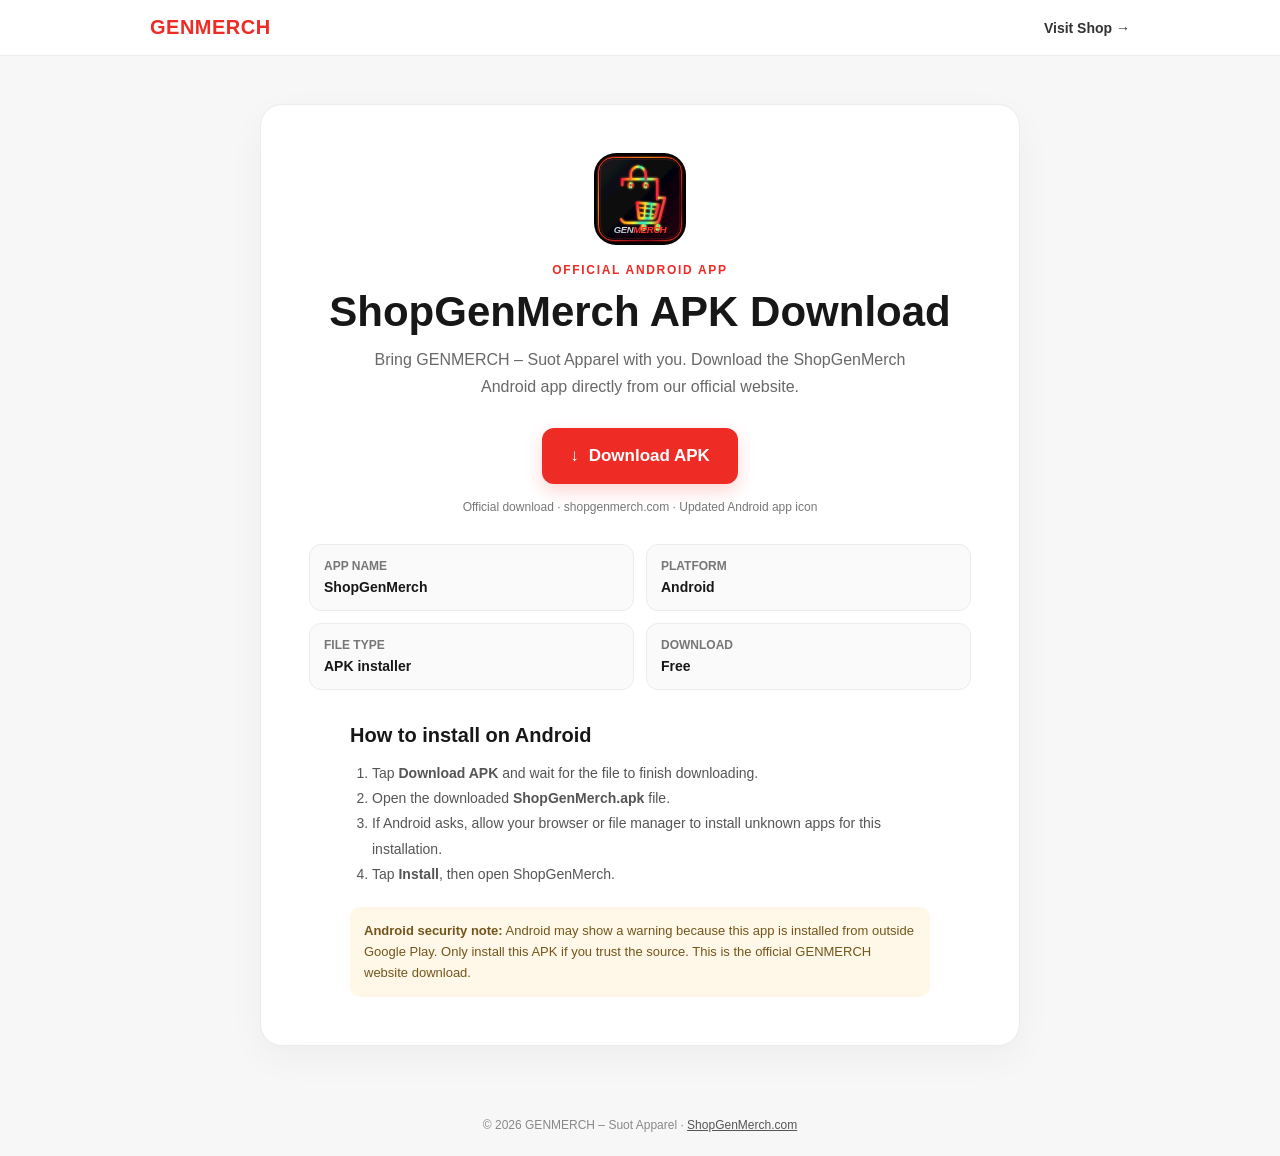
==== app/index.html @ 7271d475 "Add official GENMERCH Android app download page" ====
<!doctype html>
<html lang="en">
<head>
  <meta charset="utf-8">
  <meta name="viewport" content="width=device-width, initial-scale=1">
  <title>GENMERCH APK Download – Official ShopGenMerch Android App</title>
  <meta name="description" content="Download the official ShopGenMerch Android APK. Get quick access to GENMERCH – Suot Apparel on your Android phone. Official app download from shopgenmerch.com.">
  <meta name="robots" content="index,follow,max-image-preview:large">
  <link rel="canonical" href="https://shopgenmerch.com/app/">
  <meta name="theme-color" content="#ee2b24">
  <meta property="og:type" content="website">
  <meta property="og:site_name" content="GENMERCH">
  <meta property="og:title" content="GENMERCH APK Download – Official Android App">
  <meta property="og:description" content="Download ShopGenMerch for Android from the official GENMERCH website.">
  <meta property="og:url" content="https://shopgenmerch.com/app/">
  <meta property="og:image" content="https://shopgenmerch.com/genmerch-social-logo.webp">
  <meta name="twitter:card" content="summary">
  <meta name="twitter:title" content="GENMERCH APK Download">
  <meta name="twitter:description" content="Official ShopGenMerch Android app download.">
  <link rel="icon" href="/icons/genmerch-favicon-32.png">
  <script type="application/ld+json">
  {
    "@context": "https://schema.org",
    "@type": "SoftwareApplication",
    "name": "ShopGenMerch",
    "alternateName": ["GENMERCH APK", "GENMERCH Android App"],
    "applicationCategory": "ShoppingApplication",
    "operatingSystem": "Android",
    "description": "Official ShopGenMerch Android app for the GENMERCH - Suot Apparel online store.",
    "url": "https://shopgenmerch.com/app/",
    "downloadUrl": "https://shopgenmerch.com/downloads/ShopGenMerch.apk",
    "publisher": {
      "@type": "Organization",
      "name": "GENMERCH",
      "url": "https://shopgenmerch.com/"
    }
  }
  </script>
  <style>
    :root{color-scheme:light;--red:#ee2b24;--ink:#171717;--muted:#686868;--line:#ececec}
    *{box-sizing:border-box}
    body{margin:0;background:#f7f7f7;color:var(--ink);font-family:Arial,Helvetica,sans-serif;min-height:100vh;display:flex;flex-direction:column}
    header{background:#fff;border-bottom:1px solid var(--line);padding:16px 22px}
    .nav{max-width:980px;margin:auto;display:flex;align-items:center;justify-content:space-between;gap:16px}
    .brand{font-size:20px;font-weight:900;letter-spacing:.5px;color:var(--red);text-decoration:none}
    .back{color:#333;text-decoration:none;font-size:14px;font-weight:700}
    main{width:min(100% - 32px,760px);margin:48px auto;flex:1}
    .card{background:#fff;border:1px solid var(--line);border-radius:22px;padding:clamp(24px,5vw,48px);box-shadow:0 12px 36px rgba(0,0,0,.045);text-align:center}
    .app-icon{width:92px;height:92px;object-fit:contain;border-radius:22px;margin:0 auto 18px;display:block}
    .eyebrow{color:var(--red);font-size:12px;font-weight:800;letter-spacing:1.7px;text-transform:uppercase}
    h1{font-size:clamp(28px,6vw,42px);line-height:1.1;margin:12px 0}
    .intro{max-width:540px;margin:0 auto;color:var(--muted);font-size:16px;line-height:1.65}
    .download{display:inline-flex;align-items:center;justify-content:center;gap:10px;background:var(--red);color:#fff;text-decoration:none;font-weight:800;font-size:17px;padding:17px 28px;border-radius:12px;margin:28px auto 12px;min-height:56px;box-shadow:0 7px 18px rgba(238,43,36,.2)}
    .download:hover{background:#d9221c}
    .secure{font-size:12px;color:#777;margin:4px 0 0}
    .details{display:grid;grid-template-columns:repeat(2,minmax(0,1fr));gap:12px;margin:30px 0 0;text-align:left}
    .detail{background:#fafafa;border:1px solid var(--line);border-radius:12px;padding:14px}
    .detail strong{display:block;font-size:12px;color:#777;margin-bottom:5px}
    .detail span{font-size:14px;font-weight:700}
    .instructions{text-align:left;margin:34px auto 0;max-width:580px}
    .instructions h2{font-size:20px;margin-bottom:12px}
    .instructions ol{padding-left:22px;color:#555;line-height:1.8;font-size:14px}
    .notice{margin-top:20px;padding:14px;border-radius:10px;background:#fff8e8;color:#73551b;font-size:13px;line-height:1.6;text-align:left}
    footer{text-align:center;color:#888;font-size:12px;padding:24px}
    footer a{color:#555}
    @media(max-width:520px){main{margin:24px auto}.details{grid-template-columns:1fr}.card{border-radius:16px}.download{width:100%}}
  </style>
</head>
<body>
  <header>
    <nav class="nav" aria-label="Main navigation">
      <a class="brand" href="/">GENMERCH</a>
      <a class="back" href="/">Visit Shop →</a>
    </nav>
  </header>
  <main>
    <section class="card">
      <img class="app-icon" src="/icons/genmerch-install-192.svg" alt="GENMERCH app icon" width="92" height="92">
      <div class="eyebrow">Official Android App</div>
      <h1>ShopGenMerch APK Download</h1>
      <p class="intro">Bring GENMERCH – Suot Apparel with you. Download the ShopGenMerch Android app directly from our official website.</p>
      <a class="download" href="/downloads/ShopGenMerch.apk" download="ShopGenMerch.apk" aria-label="Download ShopGenMerch Android APK">
        <span aria-hidden="true">↓</span> Download APK
      </a>
      <p class="secure">Official download · shopgenmerch.com · Updated Android app icon</p>
      <div class="details">
        <div class="detail"><strong>APP NAME</strong><span>ShopGenMerch</span></div>
        <div class="detail"><strong>PLATFORM</strong><span>Android</span></div>
        <div class="detail"><strong>FILE TYPE</strong><span>APK installer</span></div>
        <div class="detail"><strong>DOWNLOAD</strong><span>Free</span></div>
      </div>
      <div class="instructions">
        <h2>How to install on Android</h2>
        <ol>
          <li>Tap <strong>Download APK</strong> and wait for the file to finish downloading.</li>
          <li>Open the downloaded <strong>ShopGenMerch.apk</strong> file.</li>
          <li>If Android asks, allow your browser or file manager to install unknown apps for this installation.</li>
          <li>Tap <strong>Install</strong>, then open ShopGenMerch.</li>
        </ol>
        <div class="notice"><strong>Android security note:</strong> Android may show a warning because this app is installed from outside Google Play. Only install this APK if you trust the source. This is the official GENMERCH website download.</div>
      </div>
    </section>
  </main>
  <footer>© <span id="year">2026</span> GENMERCH – Suot Apparel · <a href="/">ShopGenMerch.com</a></footer>
</body>
</html>
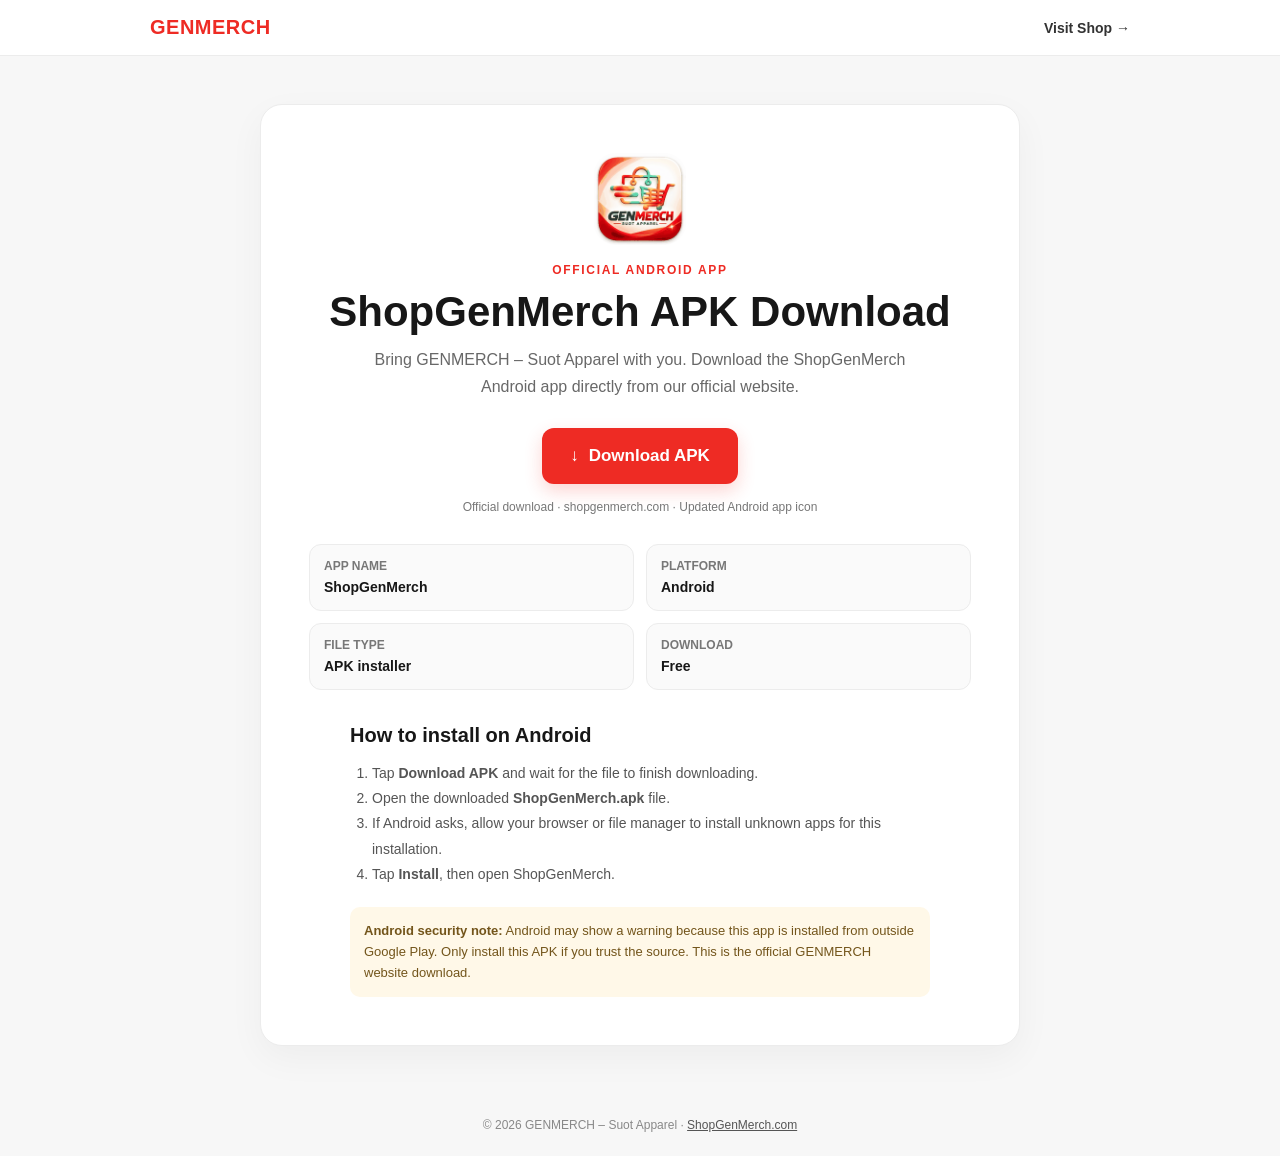
==== commit c43b2ab7: "Use the official full-color GENMERCH logo on app download page" ====
--- a/app/index.html
+++ b/app/index.html
@@ -75,7 +75,7 @@
   </header>
   <main>
     <section class="card">
-      <img class="app-icon" src="/icons/genmerch-install-192.svg" alt="GENMERCH app icon" width="92" height="92">
+      <img class="app-icon" src="/icons/genmerch-app-192.png?v=20261101-2" alt="GENMERCH app icon" width="92" height="92">
       <div class="eyebrow">Official Android App</div>
       <h1>ShopGenMerch APK Download</h1>
       <p class="intro">Bring GENMERCH – Suot Apparel with you. Download the ShopGenMerch Android app directly from our official website.</p>
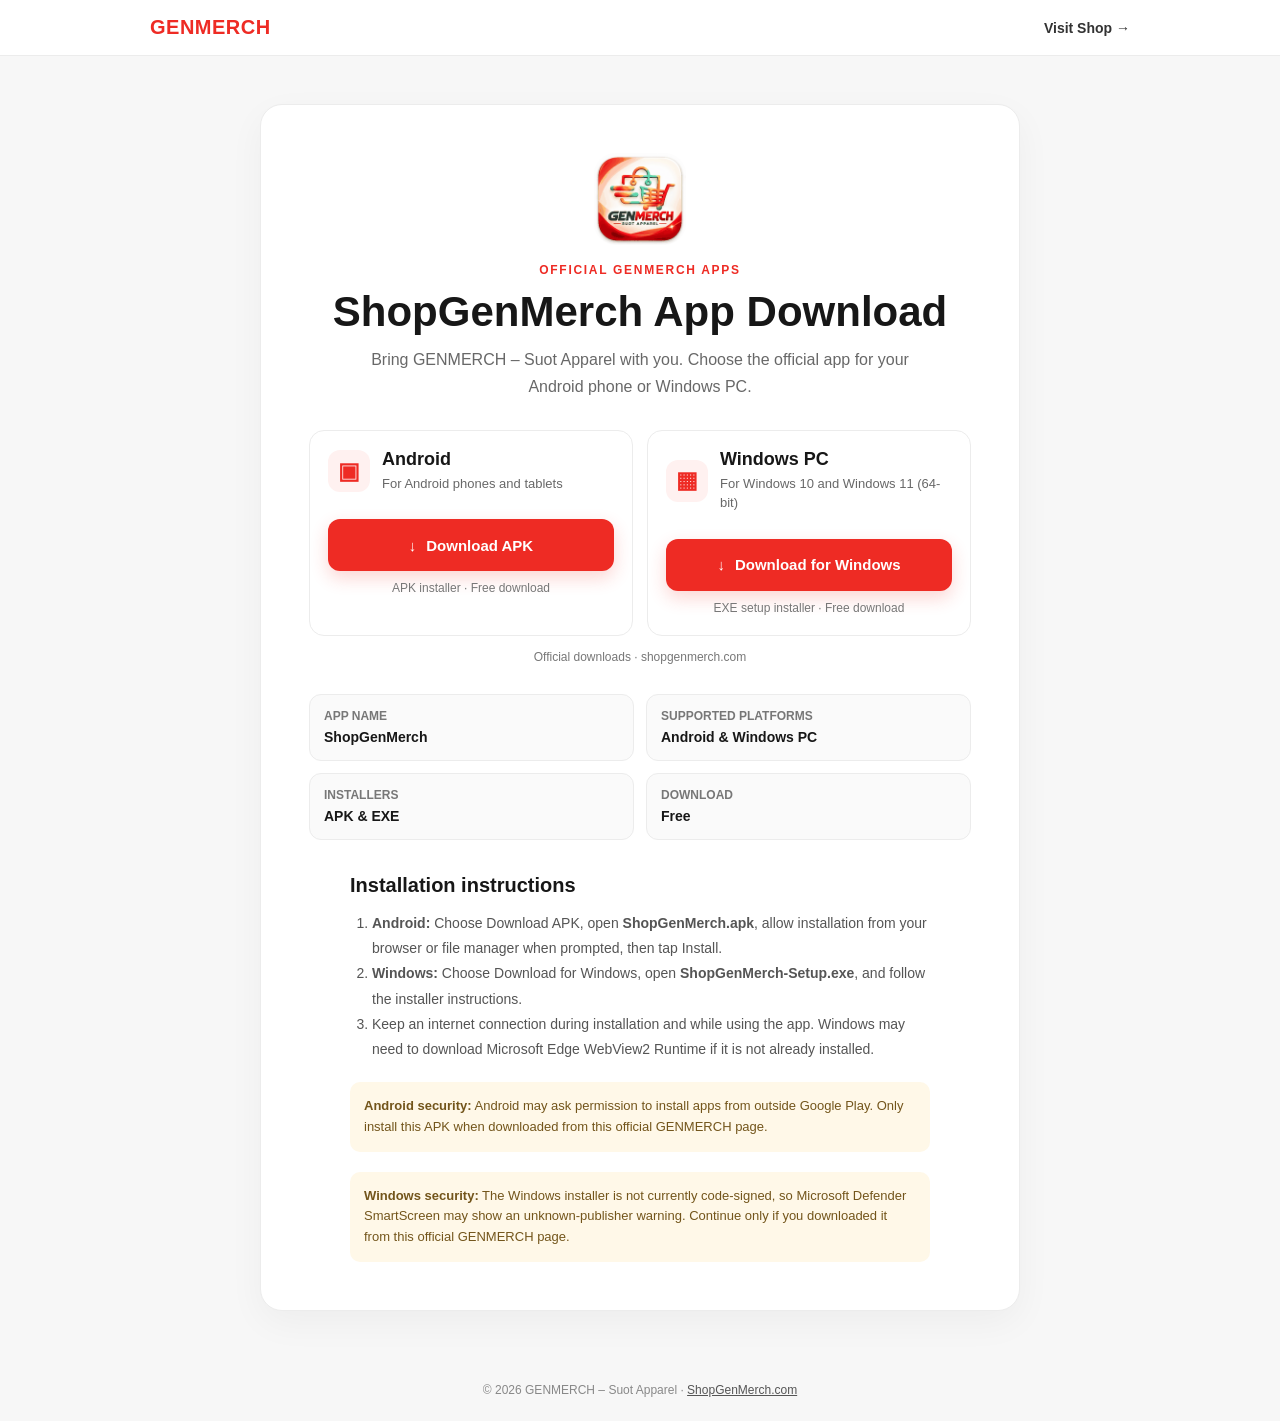
==== commit ff4fed95: "Add Windows PC installer option to official app download page" ====
--- a/app/index.html
+++ b/app/index.html
@@ -3,32 +3,32 @@
 <head>
   <meta charset="utf-8">
   <meta name="viewport" content="width=device-width, initial-scale=1">
-  <title>GENMERCH APK Download – Official ShopGenMerch Android App</title>
-  <meta name="description" content="Download the official ShopGenMerch Android APK. Get quick access to GENMERCH – Suot Apparel on your Android phone. Official app download from shopgenmerch.com.">
+  <title>GENMERCH App Download – Android & Windows | ShopGenMerch</title>
+  <meta name="description" content="Download the official ShopGenMerch app for Android phones and Windows PCs. Choose the Android APK or Windows 64-bit installer from GENMERCH.">
   <meta name="robots" content="index,follow,max-image-preview:large">
   <link rel="canonical" href="https://shopgenmerch.com/app/">
   <meta name="theme-color" content="#ee2b24">
   <meta property="og:type" content="website">
   <meta property="og:site_name" content="GENMERCH">
-  <meta property="og:title" content="GENMERCH APK Download – Official Android App">
-  <meta property="og:description" content="Download ShopGenMerch for Android from the official GENMERCH website.">
+  <meta property="og:title" content="GENMERCH App Download – Android & Windows">
+  <meta property="og:description" content="Download ShopGenMerch for Android or Windows PC from the official GENMERCH website.">
   <meta property="og:url" content="https://shopgenmerch.com/app/">
   <meta property="og:image" content="https://shopgenmerch.com/genmerch-social-logo.webp">
   <meta name="twitter:card" content="summary">
-  <meta name="twitter:title" content="GENMERCH APK Download">
-  <meta name="twitter:description" content="Official ShopGenMerch Android app download.">
+  <meta name="twitter:title" content="GENMERCH App Download – Android & Windows">
+  <meta name="twitter:description" content="Official ShopGenMerch app downloads for Android and Windows PC.">
   <link rel="icon" href="/icons/genmerch-favicon-32.png">
   <script type="application/ld+json">
   {
     "@context": "https://schema.org",
     "@type": "SoftwareApplication",
     "name": "ShopGenMerch",
-    "alternateName": ["GENMERCH APK", "GENMERCH Android App"],
+    "alternateName": ["GENMERCH APK", "GENMERCH Android App", "ShopGenMerch Windows App"],
     "applicationCategory": "ShoppingApplication",
-    "operatingSystem": "Android",
+    "operatingSystem": ["Android", "Windows 10", "Windows 11"],
     "description": "Official ShopGenMerch Android app for the GENMERCH - Suot Apparel online store.",
     "url": "https://shopgenmerch.com/app/",
-    "downloadUrl": "https://shopgenmerch.com/downloads/ShopGenMerch.apk",
+    "downloadUrl": "https://shopgenmerch.com/app/",
     "publisher": {
       "@type": "Organization",
       "name": "GENMERCH",
@@ -52,7 +52,15 @@
     .intro{max-width:540px;margin:0 auto;color:var(--muted);font-size:16px;line-height:1.65}
     .download{display:inline-flex;align-items:center;justify-content:center;gap:10px;background:var(--red);color:#fff;text-decoration:none;font-weight:800;font-size:17px;padding:17px 28px;border-radius:12px;margin:28px auto 12px;min-height:56px;box-shadow:0 7px 18px rgba(238,43,36,.2)}
     .download:hover{background:#d9221c}
-    .secure{font-size:12px;color:#777;margin:4px 0 0}
+    .platform-options{display:grid;grid-template-columns:repeat(2,minmax(0,1fr));gap:14px;margin:30px 0 0;text-align:left}
+    .platform-card{border:1px solid var(--line);border-radius:15px;padding:18px;background:#fff;min-width:0}
+    .platform-top{display:flex;align-items:center;gap:12px;margin-bottom:10px}
+    .platform-symbol{width:42px;height:42px;border-radius:12px;background:#fff1f0;color:var(--red);display:grid;place-items:center;font-size:23px;font-weight:900;flex:0 0 42px}
+    .platform-card h2{font-size:18px;margin:0 0 4px}
+    .platform-card p{color:var(--muted);font-size:13px;line-height:1.5;margin:0}
+    .platform-card .download{width:100%;margin:16px 0 8px;padding:14px 12px;min-height:52px;font-size:15px}
+    .platform-meta{font-size:12px!important;color:#777!important;text-align:center}
+    .secure{font-size:12px;color:#777;margin:14px 0 0}
     .details{display:grid;grid-template-columns:repeat(2,minmax(0,1fr));gap:12px;margin:30px 0 0;text-align:left}
     .detail{background:#fafafa;border:1px solid var(--line);border-radius:12px;padding:14px}
     .detail strong{display:block;font-size:12px;color:#777;margin-bottom:5px}
@@ -63,7 +71,7 @@
     .notice{margin-top:20px;padding:14px;border-radius:10px;background:#fff8e8;color:#73551b;font-size:13px;line-height:1.6;text-align:left}
     footer{text-align:center;color:#888;font-size:12px;padding:24px}
     footer a{color:#555}
-    @media(max-width:520px){main{margin:24px auto}.details{grid-template-columns:1fr}.card{border-radius:16px}.download{width:100%}}
+    @media(max-width:600px){main{margin:24px auto}.details{grid-template-columns:1fr}.platform-options{grid-template-columns:1fr}.card{border-radius:16px}.download{width:100%}}
   </style>
 </head>
 <body>
@@ -75,29 +83,44 @@
   </header>
   <main>
     <section class="card">
-      <img class="app-icon" src="/icons/genmerch-app-192.png?v=20261101-2" alt="GENMERCH app icon" width="92" height="92">
-      <div class="eyebrow">Official Android App</div>
-      <h1>ShopGenMerch APK Download</h1>
-      <p class="intro">Bring GENMERCH – Suot Apparel with you. Download the ShopGenMerch Android app directly from our official website.</p>
-      <a class="download" href="/downloads/ShopGenMerch.apk" download="ShopGenMerch.apk" aria-label="Download ShopGenMerch Android APK">
-        <span aria-hidden="true">↓</span> Download APK
-      </a>
-      <p class="secure">Official download · shopgenmerch.com · Updated Android app icon</p>
+      <img class="app-icon" src="/icons/genmerch-app-192.png?v=20261101-3" alt="GENMERCH app icon" width="92" height="92">
+      <div class="eyebrow">Official GENMERCH Apps</div>
+      <h1>ShopGenMerch App Download</h1>
+      <p class="intro">Bring GENMERCH – Suot Apparel with you. Choose the official app for your Android phone or Windows PC.</p>
+      <div class="platform-options" aria-label="Choose your device">
+        <section class="platform-card" aria-labelledby="android-title">
+          <div class="platform-top">
+            <div class="platform-symbol" aria-hidden="true">▣</div>
+            <div><h2 id="android-title">Android</h2><p>For Android phones and tablets</p></div>
+          </div>
+          <a class="download" href="/downloads/ShopGenMerch.apk" download="ShopGenMerch.apk" aria-label="Download ShopGenMerch Android APK"><span aria-hidden="true">↓</span> Download APK</a>
+          <p class="platform-meta">APK installer · Free download</p>
+        </section>
+        <section class="platform-card" aria-labelledby="windows-title">
+          <div class="platform-top">
+            <div class="platform-symbol" aria-hidden="true">▦</div>
+            <div><h2 id="windows-title">Windows PC</h2><p>For Windows 10 and Windows 11 (64-bit)</p></div>
+          </div>
+          <a class="download" href="/downloads/windows/ShopGenMerch-Setup.exe" download="ShopGenMerch-Setup.exe" aria-label="Download ShopGenMerch Windows installer"><span aria-hidden="true">↓</span> Download for Windows</a>
+          <p class="platform-meta">EXE setup installer · Free download</p>
+        </section>
+      </div>
+      <p class="secure">Official downloads · shopgenmerch.com</p>
       <div class="details">
         <div class="detail"><strong>APP NAME</strong><span>ShopGenMerch</span></div>
-        <div class="detail"><strong>PLATFORM</strong><span>Android</span></div>
-        <div class="detail"><strong>FILE TYPE</strong><span>APK installer</span></div>
+        <div class="detail"><strong>SUPPORTED PLATFORMS</strong><span>Android &amp; Windows PC</span></div>
+        <div class="detail"><strong>INSTALLERS</strong><span>APK &amp; EXE</span></div>
         <div class="detail"><strong>DOWNLOAD</strong><span>Free</span></div>
       </div>
       <div class="instructions">
-        <h2>How to install on Android</h2>
+        <h2>Installation instructions</h2>
         <ol>
-          <li>Tap <strong>Download APK</strong> and wait for the file to finish downloading.</li>
-          <li>Open the downloaded <strong>ShopGenMerch.apk</strong> file.</li>
-          <li>If Android asks, allow your browser or file manager to install unknown apps for this installation.</li>
-          <li>Tap <strong>Install</strong>, then open ShopGenMerch.</li>
+          <li><strong>Android:</strong> Choose Download APK, open <strong>ShopGenMerch.apk</strong>, allow installation from your browser or file manager when prompted, then tap Install.</li>
+          <li><strong>Windows:</strong> Choose Download for Windows, open <strong>ShopGenMerch-Setup.exe</strong>, and follow the installer instructions.</li>
+          <li>Keep an internet connection during installation and while using the app. Windows may need to download Microsoft Edge WebView2 Runtime if it is not already installed.</li>
         </ol>
-        <div class="notice"><strong>Android security note:</strong> Android may show a warning because this app is installed from outside Google Play. Only install this APK if you trust the source. This is the official GENMERCH website download.</div>
+        <div class="notice"><strong>Android security:</strong> Android may ask permission to install apps from outside Google Play. Only install this APK when downloaded from this official GENMERCH page.</div>
+        <div class="notice"><strong>Windows security:</strong> The Windows installer is not currently code-signed, so Microsoft Defender SmartScreen may show an unknown-publisher warning. Continue only if you downloaded it from this official GENMERCH page.</div>
       </div>
     </section>
   </main>
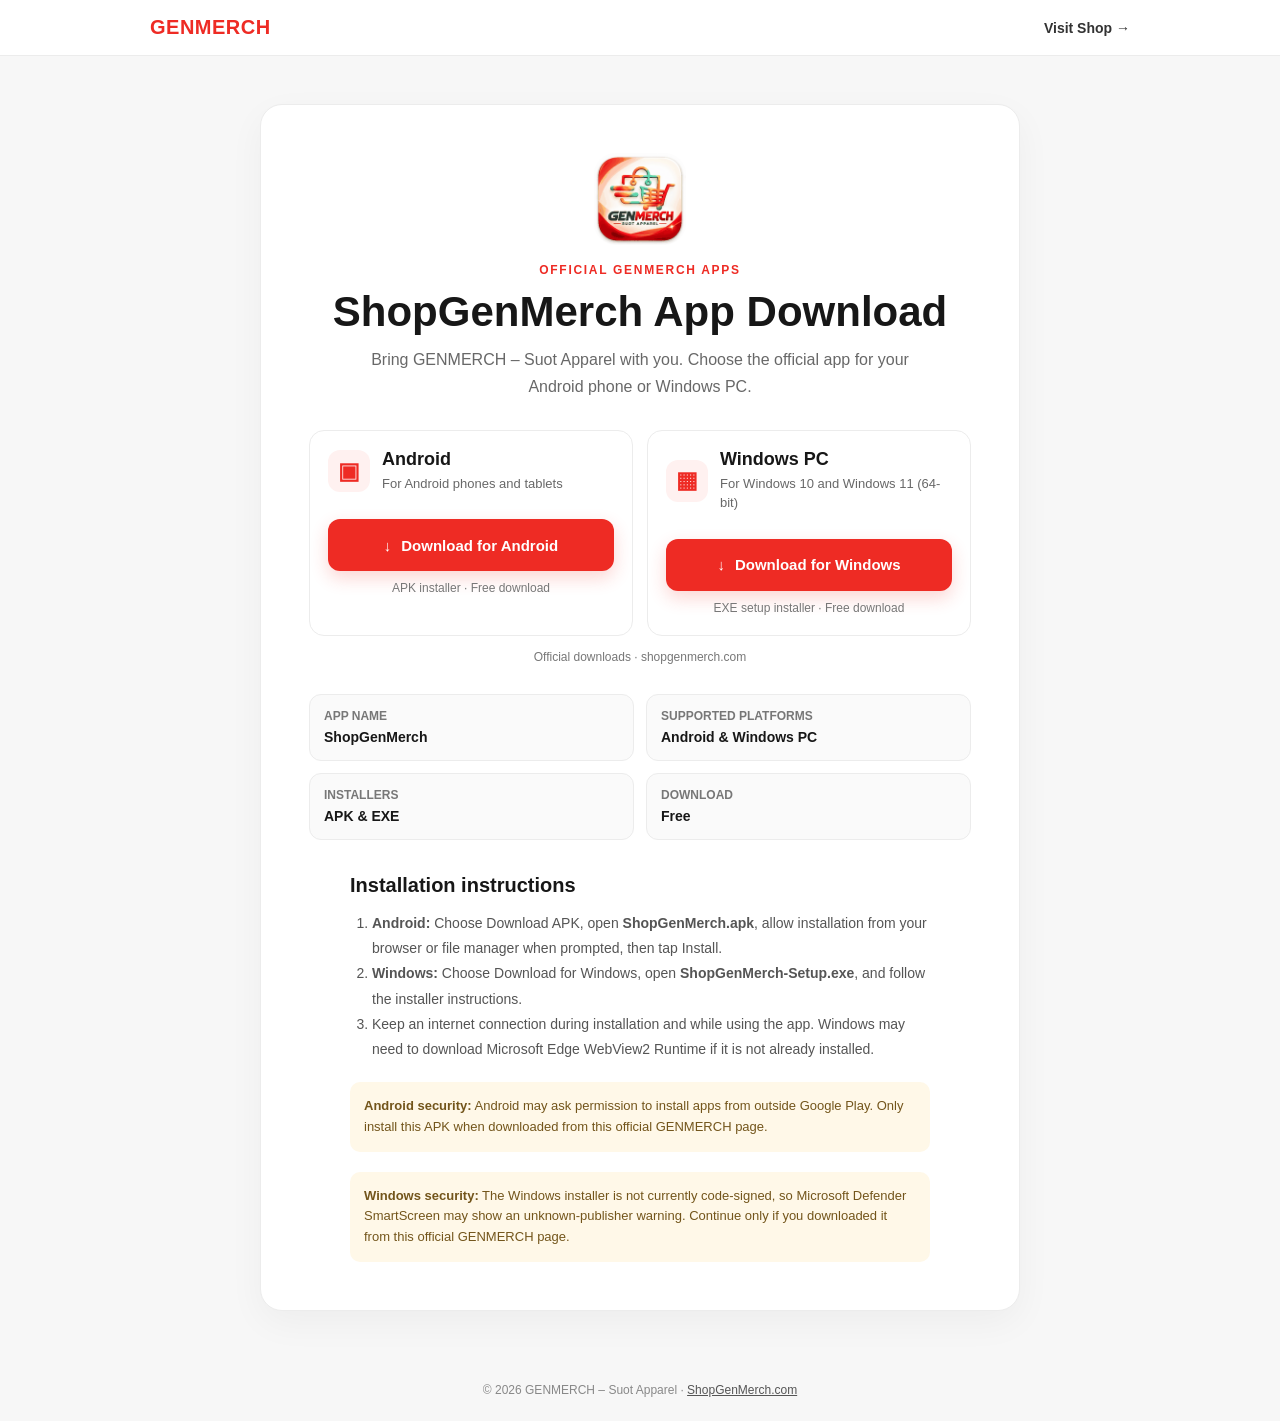
==== commit 760f8efa: "Use matching Android and Windows download button labels" ====
--- a/app/index.html
+++ b/app/index.html
@@ -93,7 +93,7 @@
             <div class="platform-symbol" aria-hidden="true">▣</div>
             <div><h2 id="android-title">Android</h2><p>For Android phones and tablets</p></div>
           </div>
-          <a class="download" href="/downloads/ShopGenMerch.apk" download="ShopGenMerch.apk" aria-label="Download ShopGenMerch Android APK"><span aria-hidden="true">↓</span> Download APK</a>
+          <a class="download" href="/downloads/ShopGenMerch.apk" download="ShopGenMerch.apk" aria-label="Download ShopGenMerch Android APK"><span aria-hidden="true">↓</span> Download for Android</a>
           <p class="platform-meta">APK installer · Free download</p>
         </section>
         <section class="platform-card" aria-labelledby="windows-title">
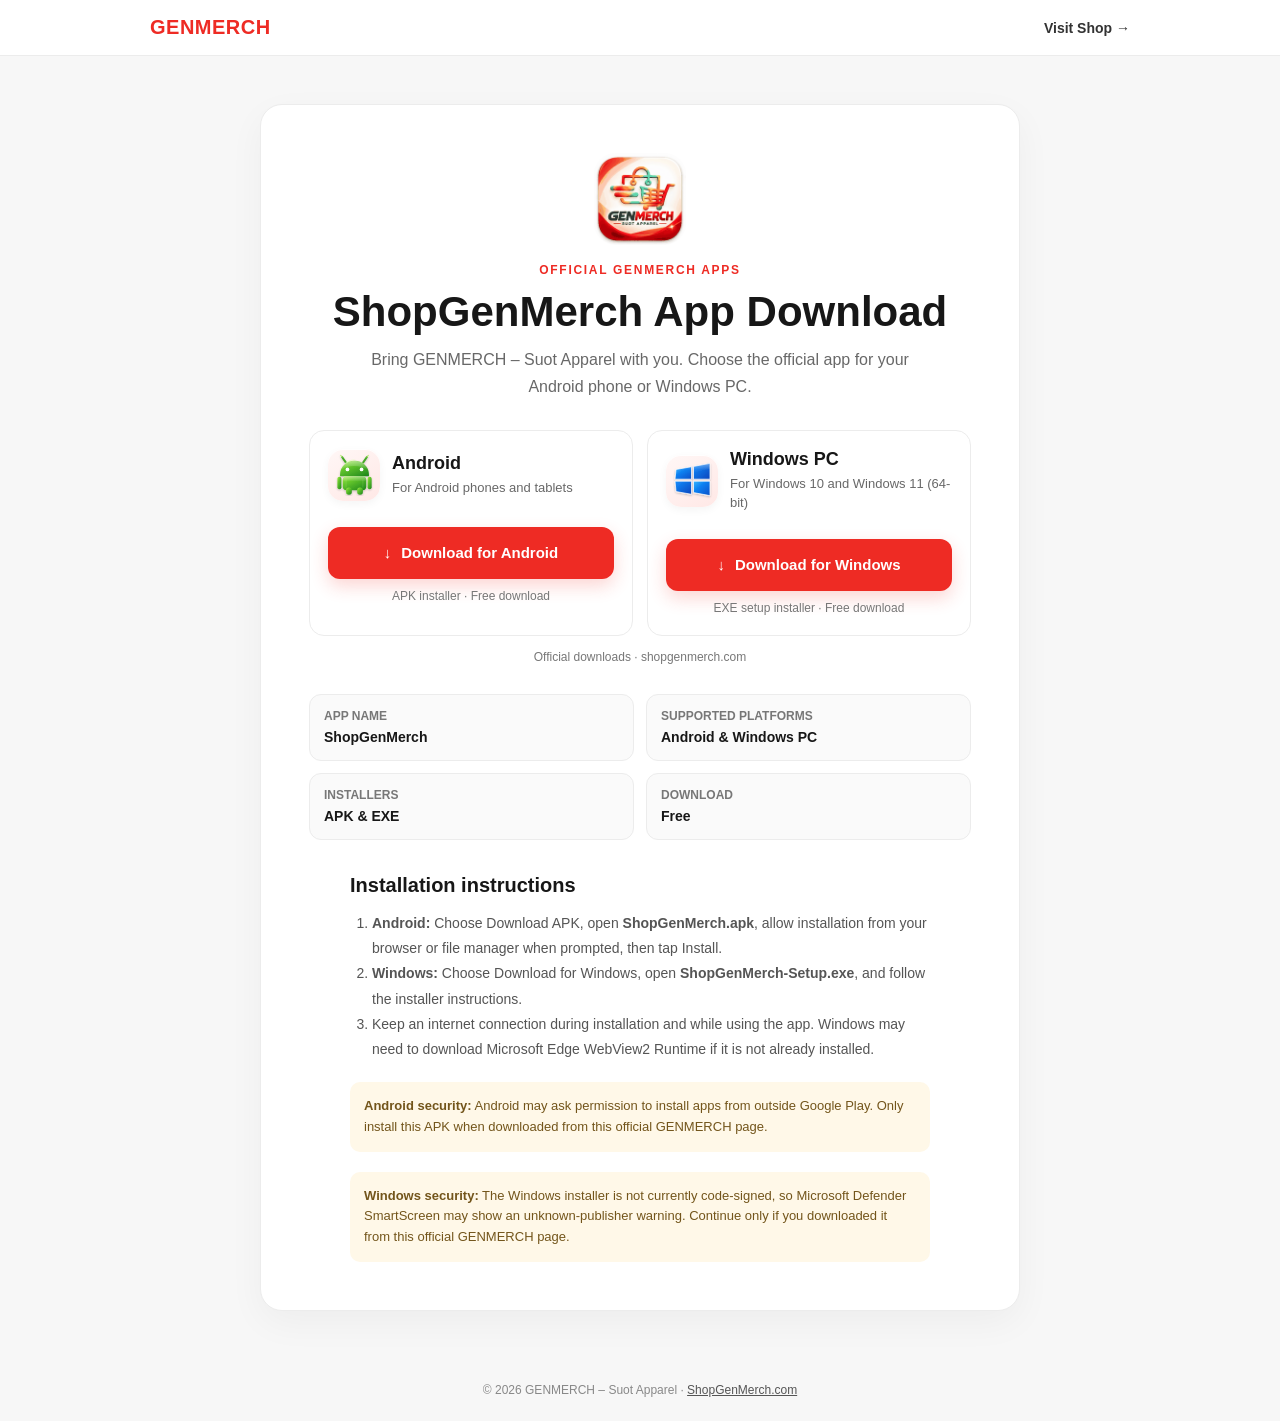
==== commit 46406057: "Replace generic platform placeholders with polished Android and Windows icons" ====
--- a/app/index.html
+++ b/app/index.html
@@ -55,7 +55,7 @@
     .platform-options{display:grid;grid-template-columns:repeat(2,minmax(0,1fr));gap:14px;margin:30px 0 0;text-align:left}
     .platform-card{border:1px solid var(--line);border-radius:15px;padding:18px;background:#fff;min-width:0}
     .platform-top{display:flex;align-items:center;gap:12px;margin-bottom:10px}
-    .platform-symbol{width:42px;height:42px;border-radius:12px;background:#fff1f0;color:var(--red);display:grid;place-items:center;font-size:23px;font-weight:900;flex:0 0 42px}
+    .platform-symbol{width:52px;height:52px;border-radius:15px;background:linear-gradient(145deg,#fff7f6,#ffe8e6);display:grid;place-items:center;flex:0 0 52px;box-shadow:inset 0 1px 0 rgba(255,255,255,.95),0 3px 8px rgba(0,0,0,.045);overflow:hidden}\n    .platform-symbol img{display:block;width:43px;height:43px;object-fit:contain}
     .platform-card h2{font-size:18px;margin:0 0 4px}
     .platform-card p{color:var(--muted);font-size:13px;line-height:1.5;margin:0}
     .platform-card .download{width:100%;margin:16px 0 8px;padding:14px 12px;min-height:52px;font-size:15px}
@@ -90,7 +90,7 @@
       <div class="platform-options" aria-label="Choose your device">
         <section class="platform-card" aria-labelledby="android-title">
           <div class="platform-top">
-            <div class="platform-symbol" aria-hidden="true">▣</div>
+            <div class="platform-symbol"><img src="/icons/platform-android.svg" alt="Android robot logo" width="43" height="43"></div>
             <div><h2 id="android-title">Android</h2><p>For Android phones and tablets</p></div>
           </div>
           <a class="download" href="/downloads/ShopGenMerch.apk" download="ShopGenMerch.apk" aria-label="Download ShopGenMerch Android APK"><span aria-hidden="true">↓</span> Download for Android</a>
@@ -98,7 +98,7 @@
         </section>
         <section class="platform-card" aria-labelledby="windows-title">
           <div class="platform-top">
-            <div class="platform-symbol" aria-hidden="true">▦</div>
+            <div class="platform-symbol"><img src="/icons/platform-windows.svg" alt="Windows logo" width="43" height="43"></div>
             <div><h2 id="windows-title">Windows PC</h2><p>For Windows 10 and Windows 11 (64-bit)</p></div>
           </div>
           <a class="download" href="/downloads/windows/ShopGenMerch-Setup.exe" download="ShopGenMerch-Setup.exe" aria-label="Download ShopGenMerch Windows installer"><span aria-hidden="true">↓</span> Download for Windows</a>
